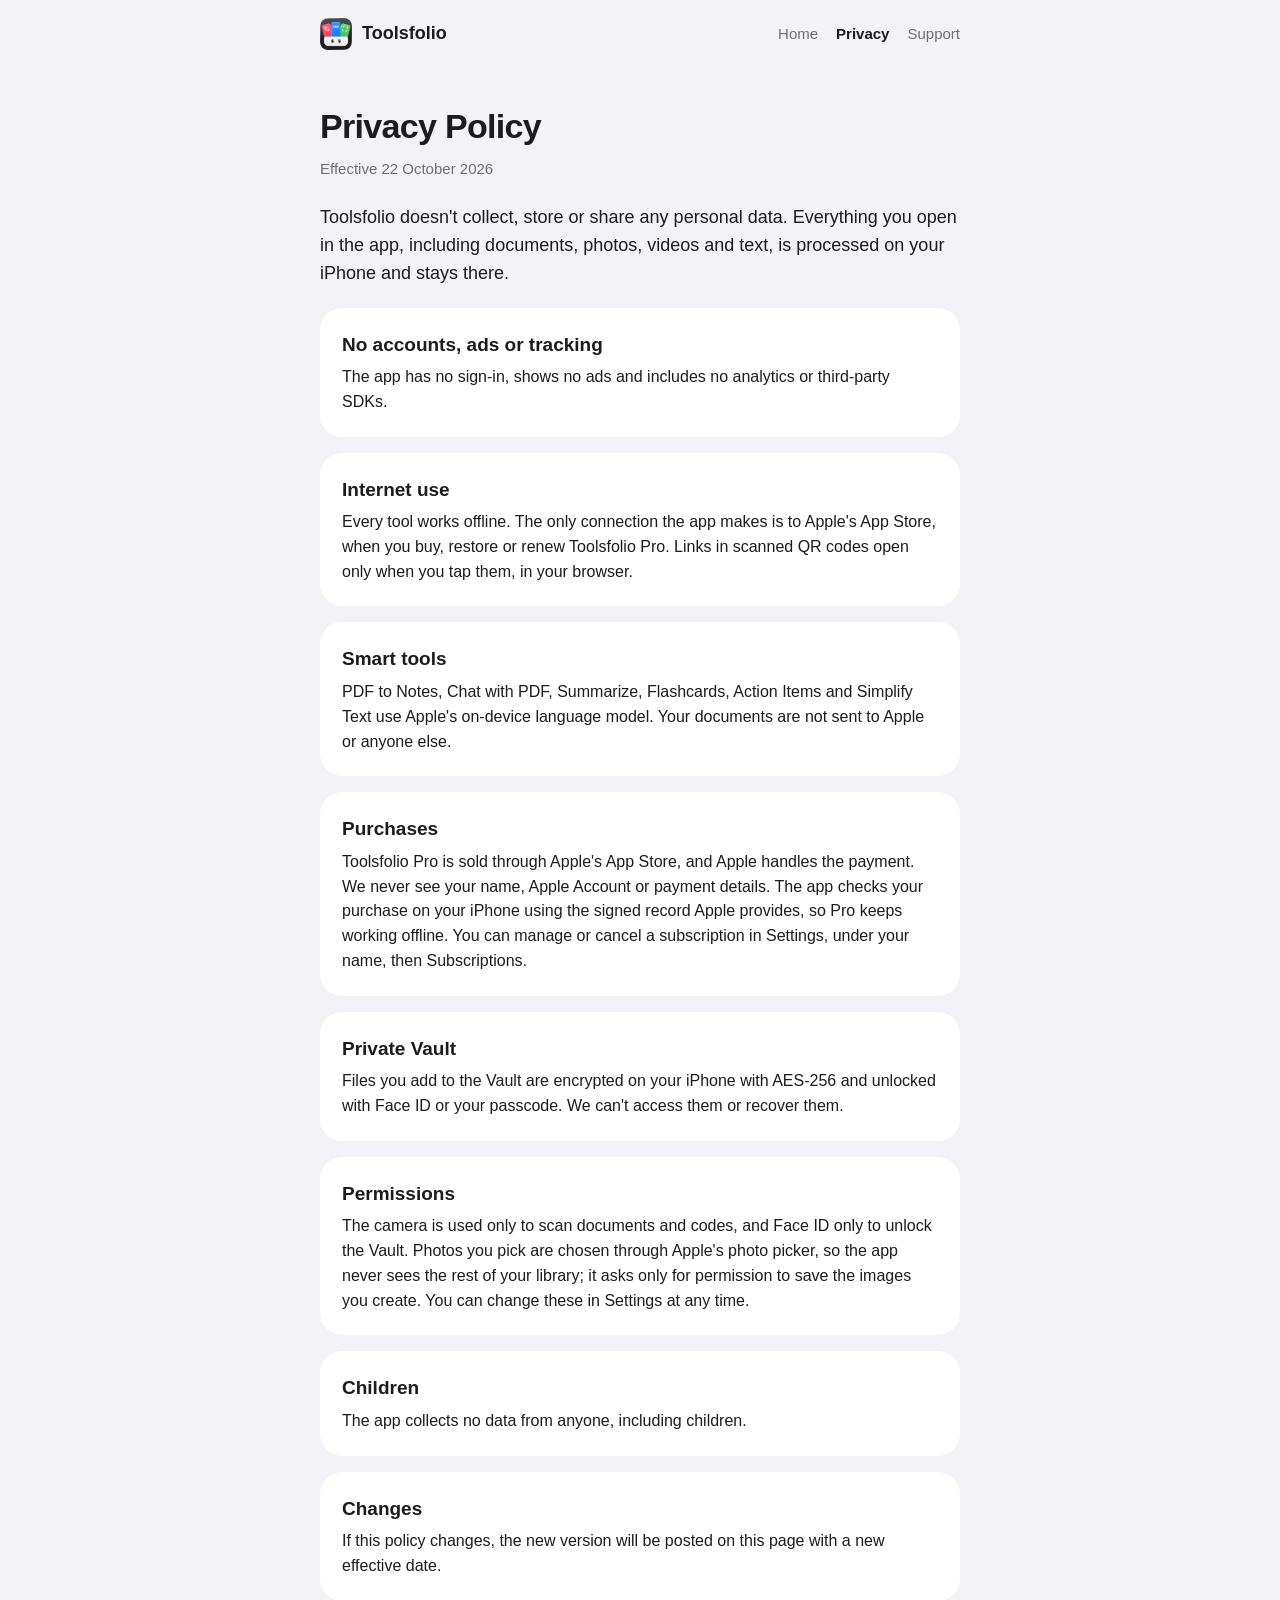
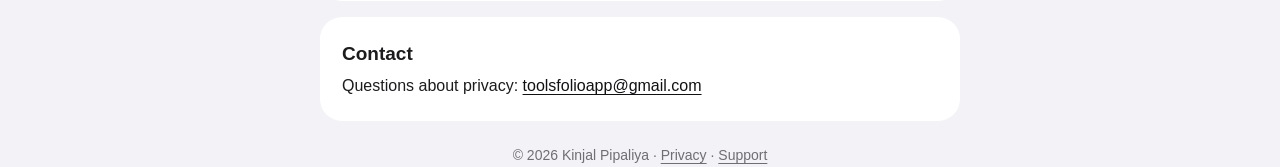
==== privacy.html @ 2716af50 "Toolsfolio website: home, privacy policy and support Co-Authored-By: Claude Opus 5.5 <noreply@anthro" ====
<!doctype html>
<html lang="en">
<head>
<meta charset="utf-8">
<meta name="viewport" content="width=device-width, initial-scale=1">
<title>Privacy Policy · Toolsfolio</title>
<meta name="description" content="Toolsfolio doesn't collect, store or share any personal data.">
<link rel="icon" href="assets/icon.png">
<link rel="stylesheet" href="style.css">
</head>
<body>
<header class="bar"><div class="wrap">
  <a class="brand" href="./"><img src="assets/icon.png" alt=""><span>Toolsfolio</span></a>
  <nav>
    <a href="./">Home</a>
    <a href="privacy.html" aria-current="page">Privacy</a>
    <a href="support.html">Support</a>
  </nav>
</div></header>
<main class="wrap">
<article class="doc">
  <h1>Privacy Policy</h1>
  <p class="meta">Effective 22 October 2026</p>
  <p class="lead">Toolsfolio doesn't collect, store or share any personal data. Everything you open in the app, including documents, photos, videos and text, is processed on your iPhone and stays there.</p>

  <div class="card"><h2>No accounts, ads or tracking</h2>
    <p>The app has no sign-in, shows no ads and includes no analytics or third-party SDKs.</p></div>

  <div class="card"><h2>Internet use</h2>
    <p>Every tool works offline. The only connection the app makes is to Apple's App Store, when you buy, restore or renew Toolsfolio Pro. Links in scanned QR codes open only when you tap them, in your browser.</p></div>

  <div class="card"><h2>Smart tools</h2>
    <p>PDF to Notes, Chat with PDF, Summarize, Flashcards, Action Items and Simplify Text use Apple's on-device language model. Your documents are not sent to Apple or anyone else.</p></div>

  <div class="card"><h2>Purchases</h2>
    <p>Toolsfolio Pro is sold through Apple's App Store, and Apple handles the payment. We never see your name, Apple Account or payment details. The app checks your purchase on your iPhone using the signed record Apple provides, so Pro keeps working offline. You can manage or cancel a subscription in Settings, under your name, then Subscriptions.</p></div>

  <div class="card"><h2>Private Vault</h2>
    <p>Files you add to the Vault are encrypted on your iPhone with AES-256 and unlocked with Face ID or your passcode. We can't access them or recover them.</p></div>

  <div class="card"><h2>Permissions</h2>
    <p>The camera is used only to scan documents and codes, and Face ID only to unlock the Vault. Photos you pick are chosen through Apple's photo picker, so the app never sees the rest of your library; it asks only for permission to save the images you create. You can change these in Settings at any time.</p></div>

  <div class="card"><h2>Children</h2>
    <p>The app collects no data from anyone, including children.</p></div>

  <div class="card"><h2>Changes</h2>
    <p>If this policy changes, the new version will be posted on this page with a new effective date.</p></div>

  <div class="card"><h2>Contact</h2>
    <p>Questions about privacy: <a href="mailto:toolsfolioapp@gmail.com">toolsfolioapp@gmail.com</a></p></div>
</article>
</main>
<footer class="wrap">© 2026 Kinjal Pipaliya · <a href="privacy.html">Privacy</a> · <a href="support.html">Support</a></footer>
</body>
</html>
---- style.css ----
:root {
  --bg: #f2f2f7;
  --card: #ffffff;
  --ink: #111114;
  --text: #1c1c1e;
  --muted: #6e6e73;
  --line: rgba(60, 60, 67, 0.14);
  --green: #00897b;
}
@media (prefers-color-scheme: dark) {
  :root {
    --bg: #000000;
    --card: #1c1c1e;
    --ink: #f5f5f7;
    --text: #f5f5f7;
    --muted: #98989d;
    --line: rgba(235, 235, 245, 0.16);
    --green: #30d1bd;
  }
}
* { box-sizing: border-box; }
html { -webkit-text-size-adjust: 100%; }
body {
  margin: 0;
  background: var(--bg);
  color: var(--text);
  font: 17px/1.55 -apple-system, BlinkMacSystemFont, "SF Pro Text", "Segoe UI", Roboto, Helvetica, Arial, sans-serif;
  -webkit-font-smoothing: antialiased;
}
a { color: var(--ink); text-underline-offset: 3px; }
.wrap { max-width: 680px; margin: 0 auto; padding: 0 20px; }

header.bar { padding: 18px 0; }
header.bar .wrap { display: flex; align-items: center; justify-content: space-between; gap: 12px; }
.brand { display: flex; align-items: center; gap: 10px; text-decoration: none; font-weight: 700; font-size: 18px; color: var(--text); }
.brand img { width: 32px; height: 32px; border-radius: 8px; }
nav { display: flex; gap: 18px; font-size: 15px; }
img { max-width: 100%; }
nav a { color: var(--muted); text-decoration: none; }
nav a[aria-current="page"] { color: var(--text); font-weight: 600; }

.hero { text-align: center; padding: 56px 0 40px; }
.hero img { width: 112px; height: 112px; border-radius: 26px; box-shadow: 0 18px 40px rgba(0, 0, 0, 0.18); }
.hero h1 { font-size: clamp(34px, 7vw, 48px); line-height: 1.1; letter-spacing: -0.02em; margin: 28px 0 12px; }
.hero p { color: var(--muted); font-size: 19px; margin: 0 auto; max-width: 30em; }
.badge { display: inline-block; margin-top: 28px; padding: 13px 22px; border-radius: 999px; background: var(--ink); color: var(--bg); font-weight: 600; text-decoration: none; }
.badge.soon { opacity: 0.55; pointer-events: none; }

.card { background: var(--card); border-radius: 22px; padding: 22px; margin: 0 0 16px; }
.grid { display: grid; grid-template-columns: repeat(2, minmax(0, 1fr)); gap: 12px; margin-bottom: 16px; }
.grid .card { margin: 0; }
.card h3 { margin: 0 0 4px; font-size: 17px; }
.card p { margin: 0; color: var(--muted); font-size: 15px; }
.promise { display: flex; flex-direction: column; gap: 10px; }
.promise div { display: flex; gap: 12px; align-items: baseline; }
.promise span { color: var(--green); font-weight: 700; }

.doc { padding: 24px 0 8px; }
.doc h1 { font-size: 34px; letter-spacing: -0.02em; margin: 8px 0 4px; }
.doc .meta { color: var(--muted); margin: 0 0 24px; font-size: 15px; }
.doc h2 { font-size: 19px; margin: 0 0 6px; }
.doc .card p { color: var(--text); font-size: 16px; }
.doc .card p + p { margin-top: 10px; }
.lead { font-size: 18px; margin: 0 0 20px; }

details { background: var(--card); border-radius: 18px; padding: 16px 20px; margin-bottom: 10px; }
summary { cursor: pointer; font-weight: 600; list-style: none; display: flex; justify-content: space-between; gap: 12px; }
summary::-webkit-details-marker { display: none; }
summary::after { content: "+"; color: var(--muted); font-weight: 400; }
details[open] summary::after { content: "–"; }
details p { margin: 10px 0 0; color: var(--muted); font-size: 16px; }

footer { color: var(--muted); font-size: 14px; padding: 32px 0 48px; text-align: center; }
footer a { color: var(--muted); }

@media (max-width: 520px) {
  .grid { grid-template-columns: minmax(0, 1fr); }
  nav { gap: 14px; }
  .brand span { display: none; }
  .hero { padding-top: 36px; }
}
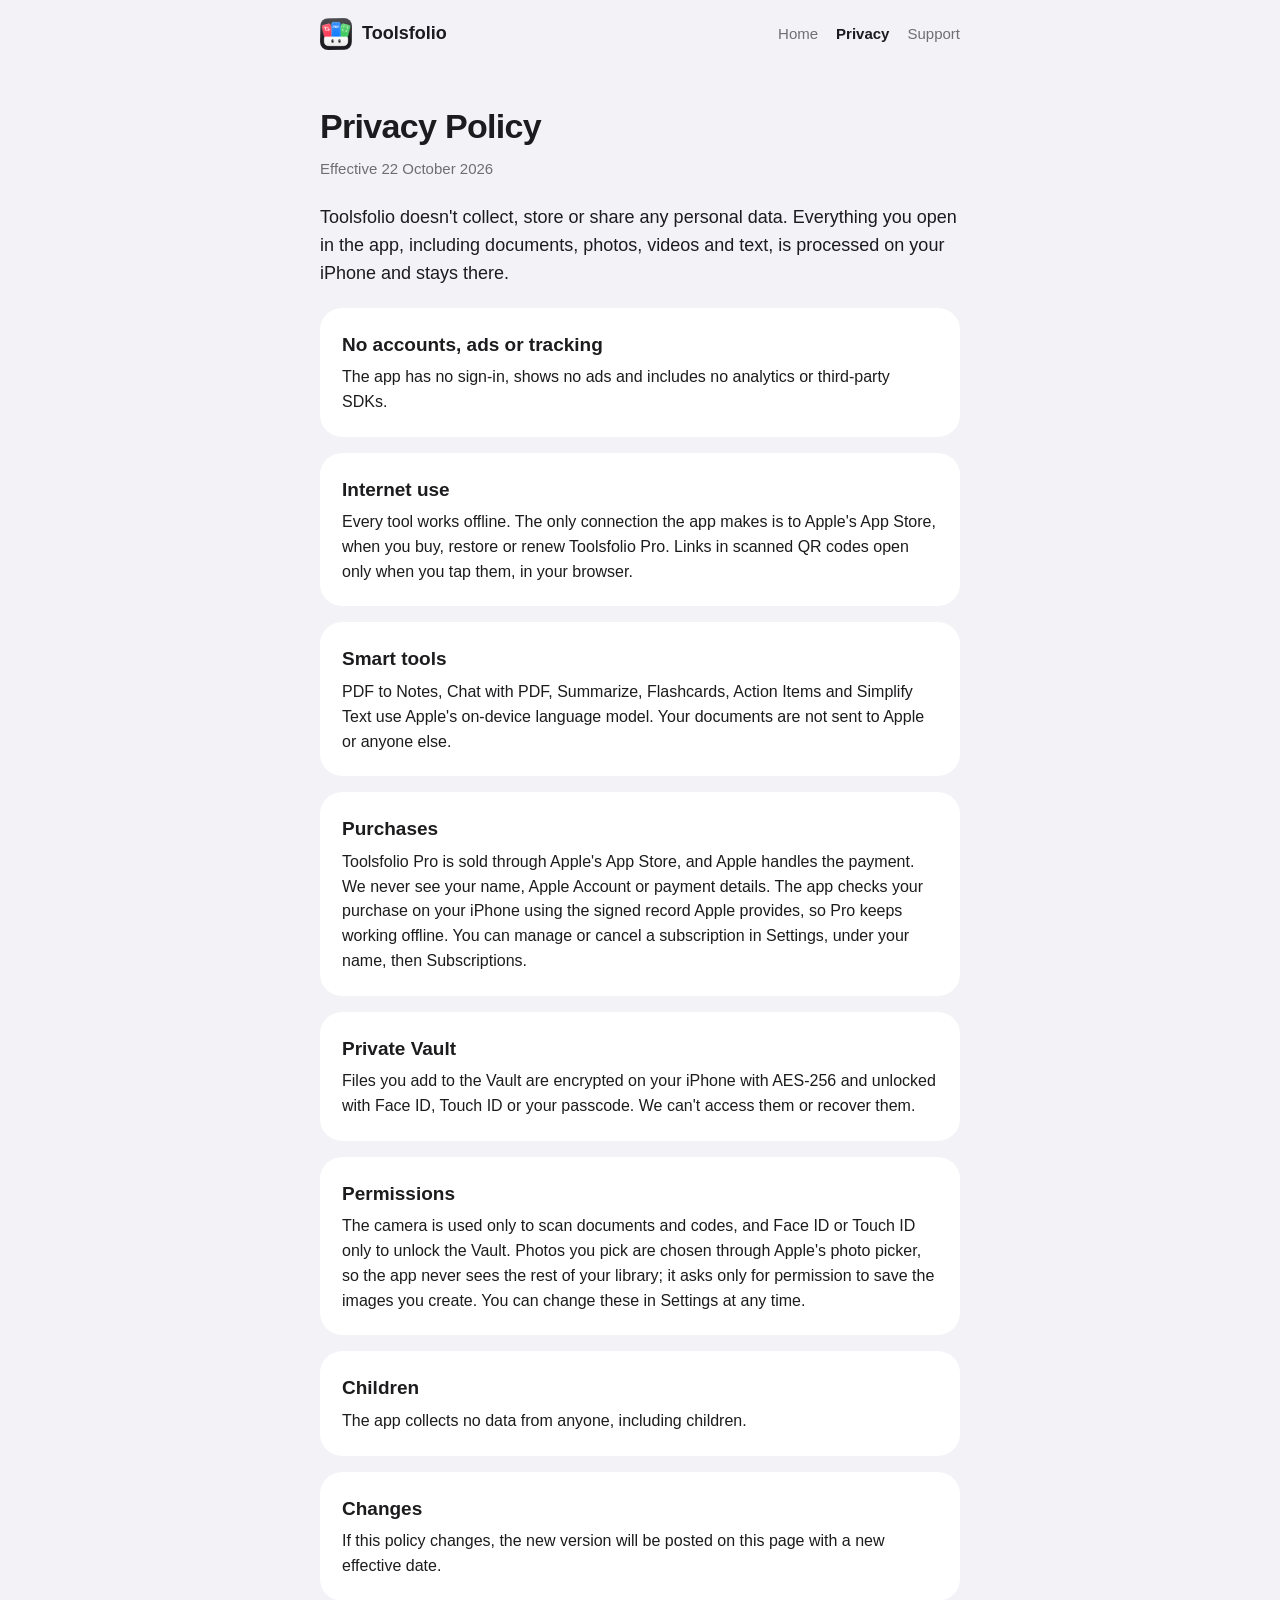
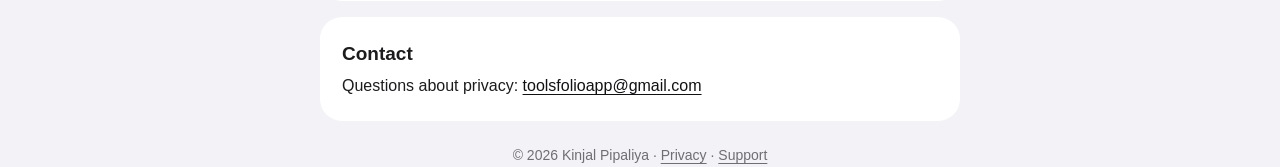
==== commit 2b2f8780: "Name Touch ID alongside Face ID, for iPhone Duo Co-Authored-By: Claude Opus 5.5 <noreply@anthropic.c" ====
--- a/privacy.html
+++ b/privacy.html
@@ -36,10 +36,10 @@
     <p>Toolsfolio Pro is sold through Apple's App Store, and Apple handles the payment. We never see your name, Apple Account or payment details. The app checks your purchase on your iPhone using the signed record Apple provides, so Pro keeps working offline. You can manage or cancel a subscription in Settings, under your name, then Subscriptions.</p></div>
 
   <div class="card"><h2>Private Vault</h2>
-    <p>Files you add to the Vault are encrypted on your iPhone with AES-256 and unlocked with Face ID or your passcode. We can't access them or recover them.</p></div>
+    <p>Files you add to the Vault are encrypted on your iPhone with AES-256 and unlocked with Face ID, Touch ID or your passcode. We can't access them or recover them.</p></div>
 
   <div class="card"><h2>Permissions</h2>
-    <p>The camera is used only to scan documents and codes, and Face ID only to unlock the Vault. Photos you pick are chosen through Apple's photo picker, so the app never sees the rest of your library; it asks only for permission to save the images you create. You can change these in Settings at any time.</p></div>
+    <p>The camera is used only to scan documents and codes, and Face ID or Touch ID only to unlock the Vault. Photos you pick are chosen through Apple's photo picker, so the app never sees the rest of your library; it asks only for permission to save the images you create. You can change these in Settings at any time.</p></div>
 
   <div class="card"><h2>Children</h2>
     <p>The app collects no data from anyone, including children.</p></div>
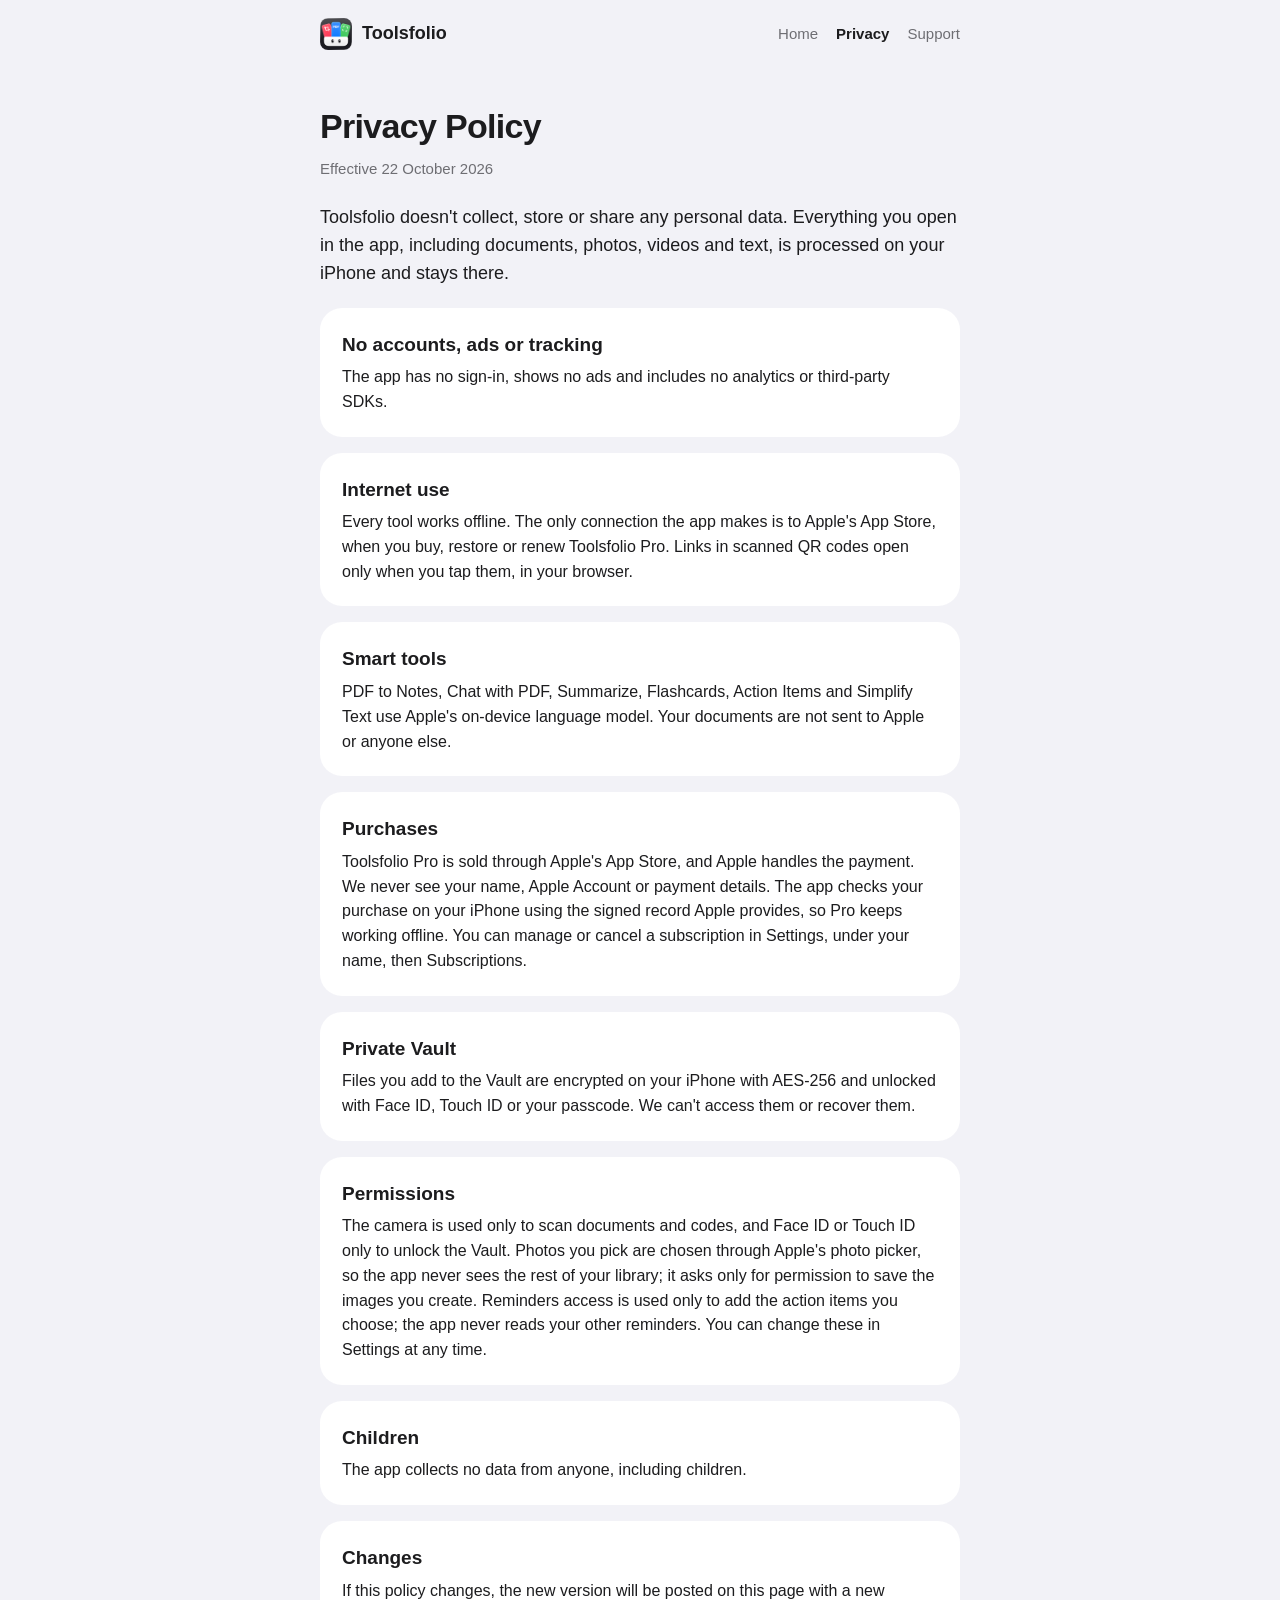
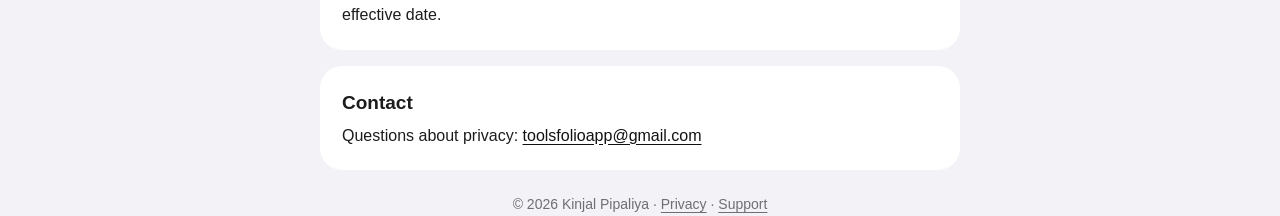
==== commit 71438d47: "Privacy: Reminders access for action items" ====
--- a/privacy.html
+++ b/privacy.html
@@ -39,7 +39,7 @@
     <p>Files you add to the Vault are encrypted on your iPhone with AES-256 and unlocked with Face ID, Touch ID or your passcode. We can't access them or recover them.</p></div>
 
   <div class="card"><h2>Permissions</h2>
-    <p>The camera is used only to scan documents and codes, and Face ID or Touch ID only to unlock the Vault. Photos you pick are chosen through Apple's photo picker, so the app never sees the rest of your library; it asks only for permission to save the images you create. You can change these in Settings at any time.</p></div>
+    <p>The camera is used only to scan documents and codes, and Face ID or Touch ID only to unlock the Vault. Photos you pick are chosen through Apple's photo picker, so the app never sees the rest of your library; it asks only for permission to save the images you create. Reminders access is used only to add the action items you choose; the app never reads your other reminders. You can change these in Settings at any time.</p></div>
 
   <div class="card"><h2>Children</h2>
     <p>The app collects no data from anyone, including children.</p></div>
